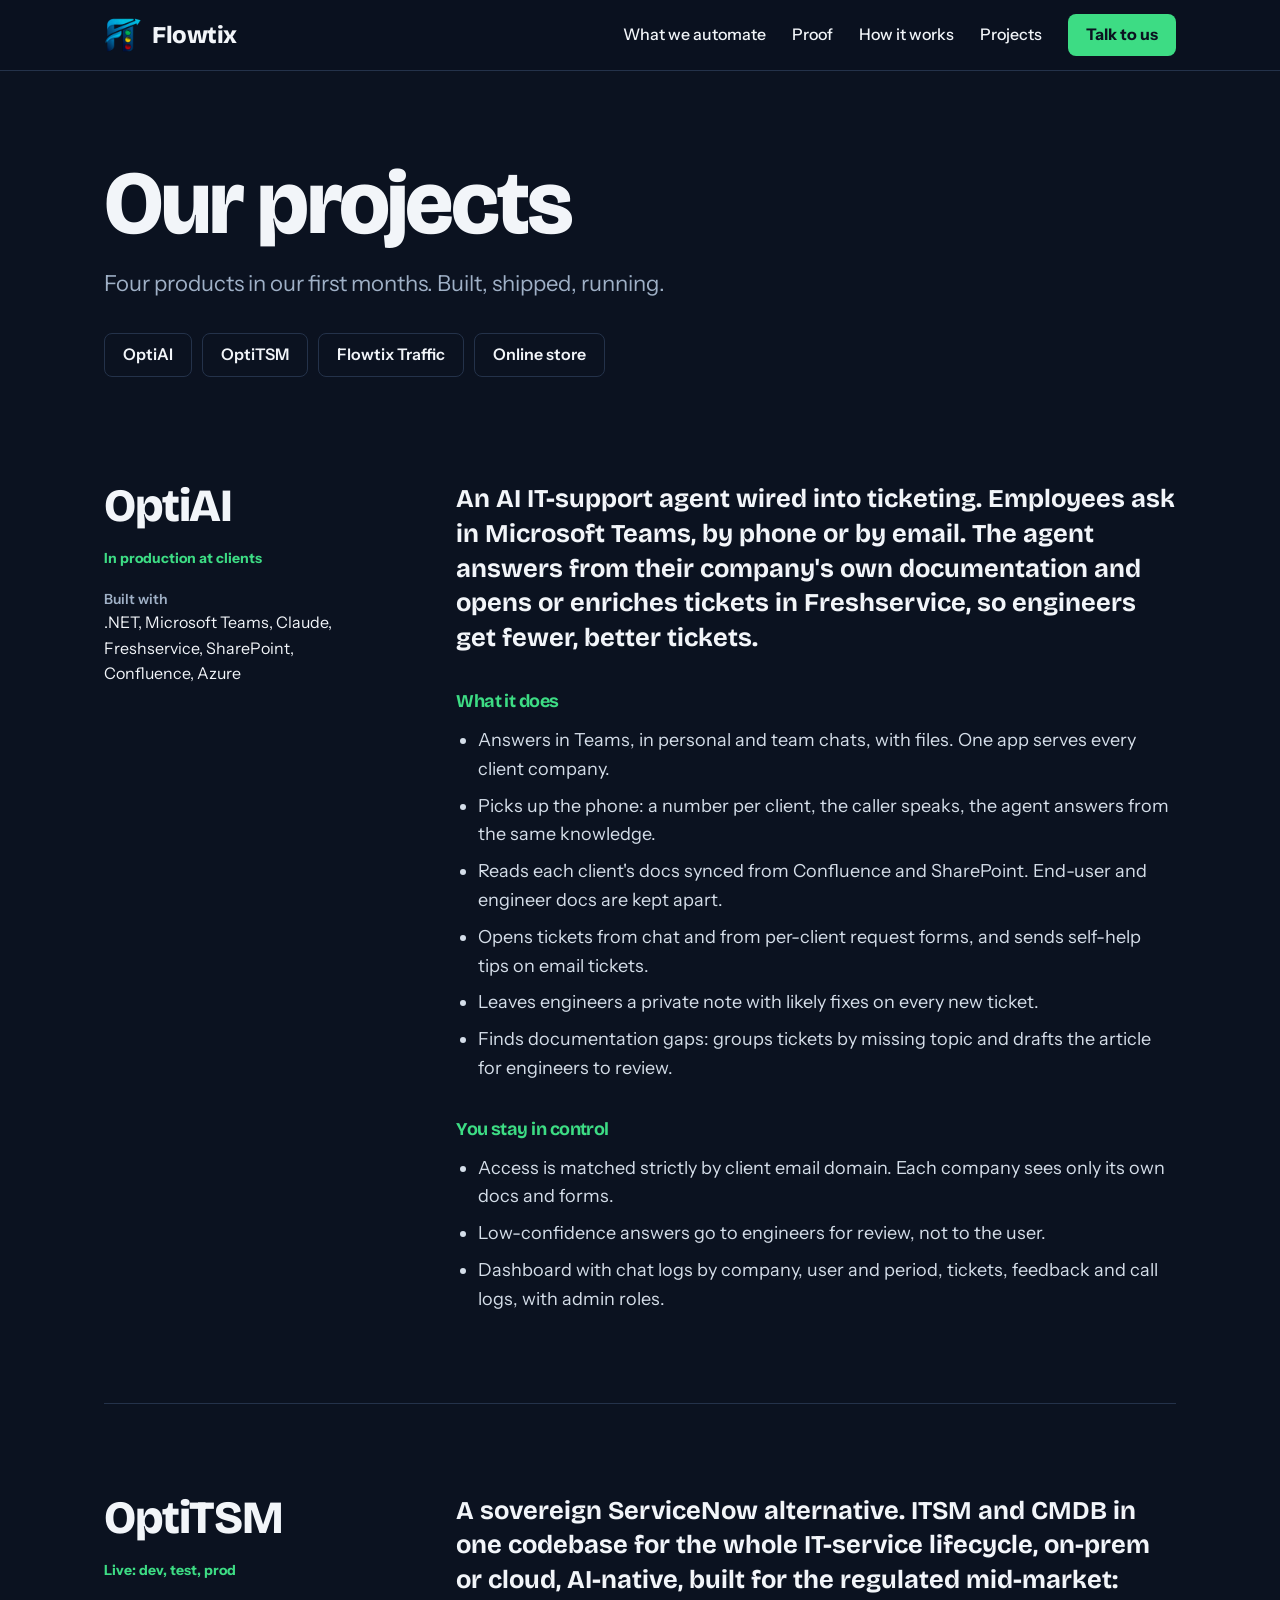
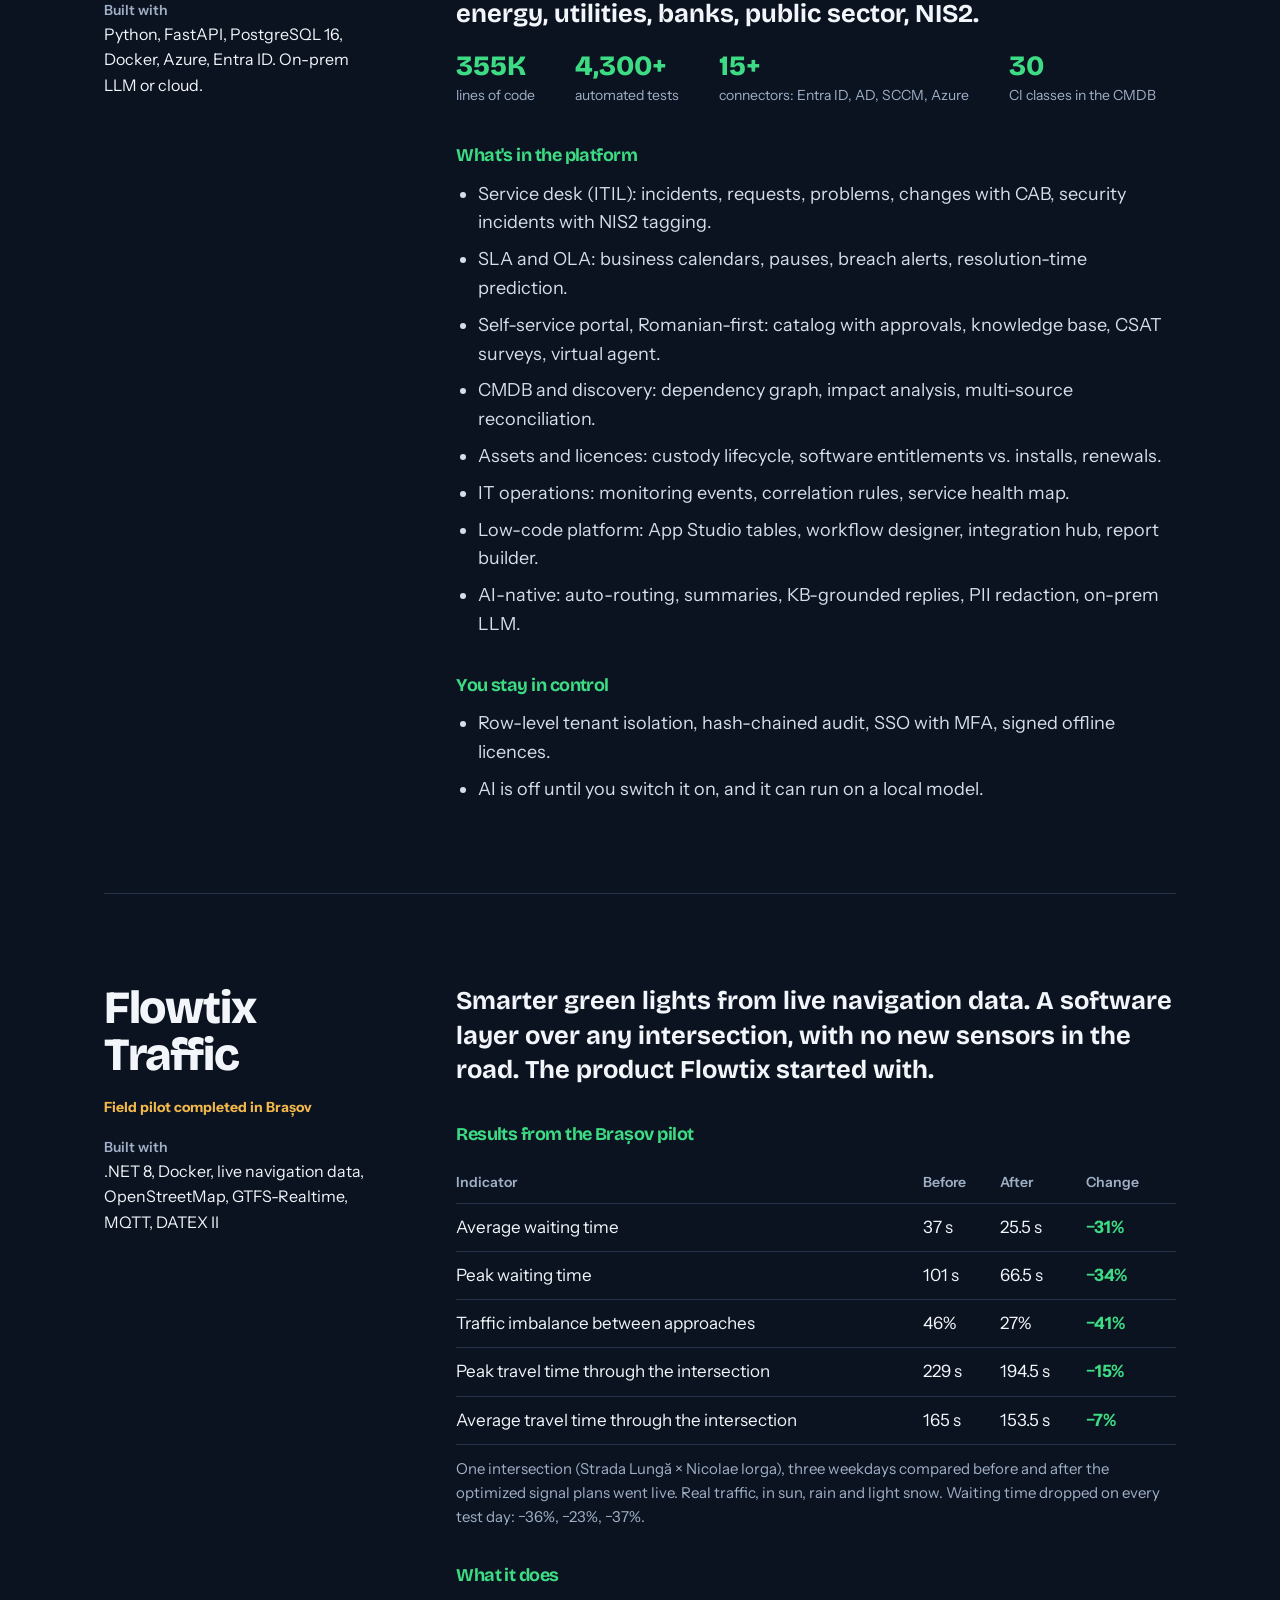
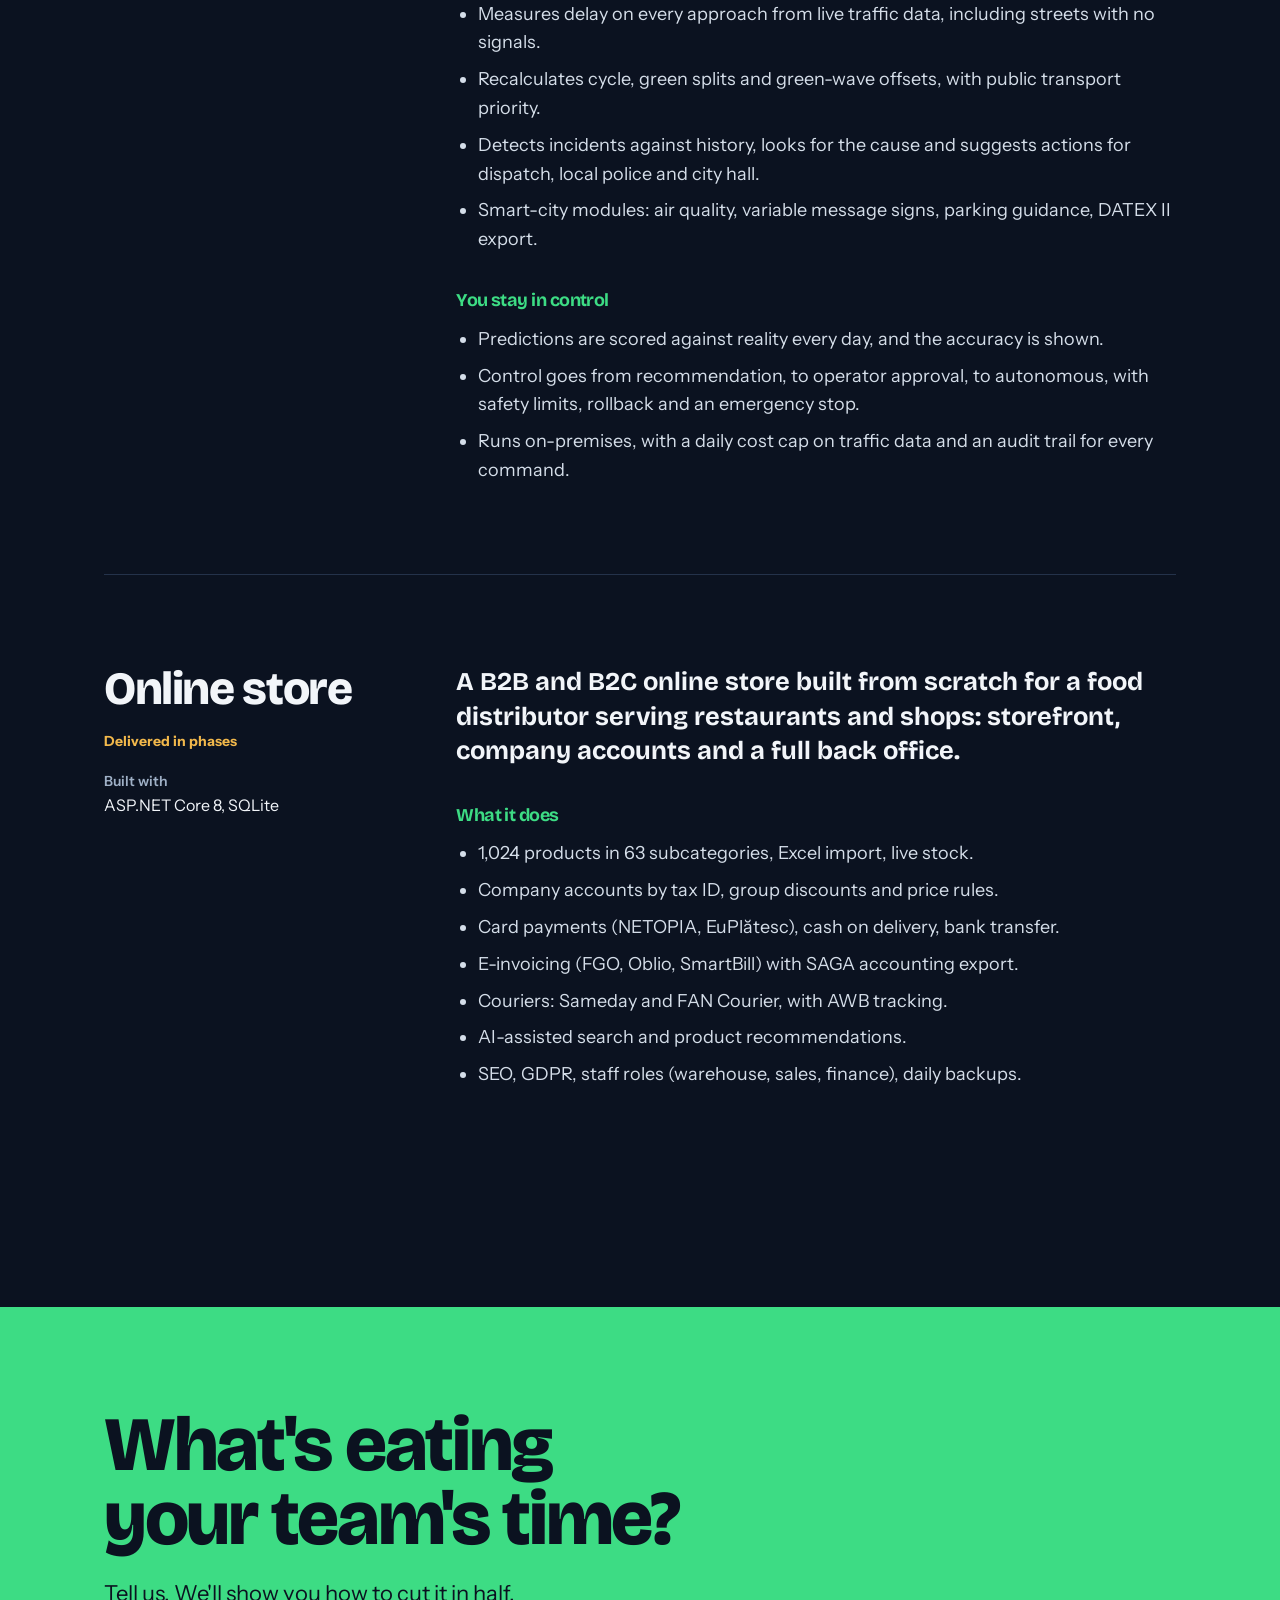
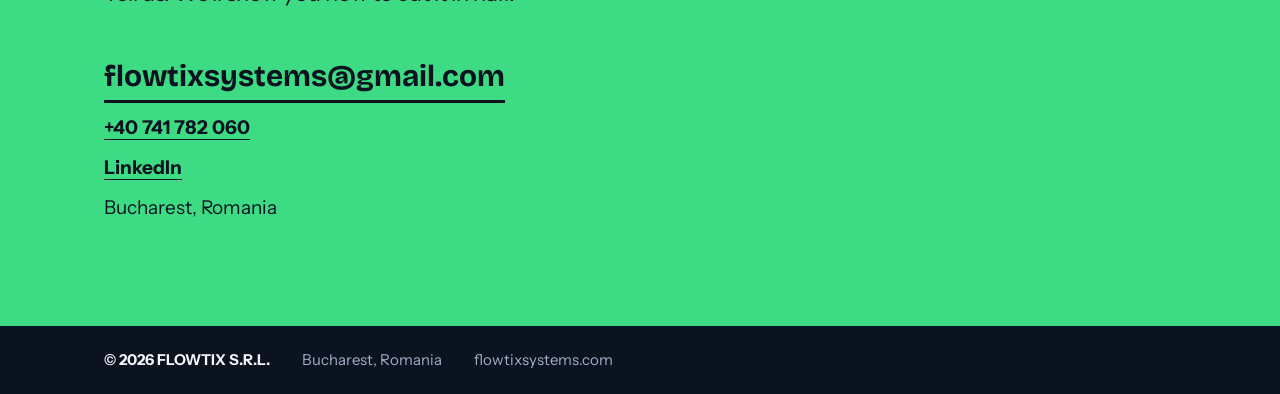
==== projects.html @ c3f4e097 "update" ====
<!DOCTYPE html>
<html lang="en">
<head>
<meta charset="UTF-8">
<meta name="viewport" content="width=device-width, initial-scale=1, viewport-fit=cover">
<title>Our projects — Flowtix</title>
<meta name="description" content="OptiAI, OptiTSM, Flowtix Traffic and an online store: what each Flowtix project does, the results, and what runs where.">
<link rel="icon" type="image/png" sizes="32x32" href="assets/favicon-32.png">
<link rel="apple-touch-icon" href="assets/apple-touch-icon.png">
<link rel="preconnect" href="https://fonts.googleapis.com">
<link rel="preconnect" href="https://fonts.gstatic.com" crossorigin>
<link rel="stylesheet" href="https://fonts.googleapis.com/css2?family=Bricolage+Grotesque:opsz,wght@12..96,500..800&family=Instrument+Sans:wght@400;500;600;700&display=swap">
<style>
:root{
  --bg:#0B1220; --bg2:#101A2C; --panel:#141F33; --line:#24324A; --ink:#F2F5F9; --muted:#9FB0C6;
  --go:#3DDC84; --go-ink:#0B1220; --wait:#F2B84B;
  --display:'Bricolage Grotesque','Segoe UI',system-ui,sans-serif; --text:'Instrument Sans','Segoe UI',system-ui,sans-serif;
  --wrap:1200px; --pad:clamp(20px,5vw,64px);
  box-sizing:border-box; padding-top:env(safe-area-inset-top,0px); padding-bottom:env(safe-area-inset-bottom,0px);
}
html{scroll-padding-top:env(safe-area-inset-top,0px);scroll-behavior:smooth}
@media (prefers-reduced-motion:reduce){html{scroll-behavior:auto}}
*,*::before,*::after{box-sizing:border-box}
body{margin:0;background:var(--bg);color:var(--ink);font-family:var(--text);font-size:18px;line-height:1.6}
img{max-width:100%;display:block}
a{color:var(--go)} a:hover{color:#fff}
a:focus-visible,button:focus-visible{outline:3px solid var(--go);outline-offset:3px;border-radius:4px}
h1,h2,h3,p{margin:0}
h1,h2,h3{font-family:var(--display);font-weight:800;letter-spacing:-.03em;text-wrap:balance}
p{text-wrap:pretty}
.wrap{max-width:var(--wrap);margin:0 auto;padding-left:var(--pad);padding-right:var(--pad)}
.skip{position:absolute;left:-9999px}.skip:focus{left:16px;top:16px;background:var(--panel);padding:8px 12px;z-index:10}

/* header */
.top{position:sticky;top:env(safe-area-inset-top,0px);z-index:5;background:rgba(11,18,32,.9);backdrop-filter:blur(8px);border-bottom:1px solid var(--line)}
.top .wrap{display:flex;flex-wrap:wrap;align-items:center;justify-content:space-between;gap:12px 32px;padding-top:14px;padding-bottom:14px}
.brand{display:flex;align-items:center;gap:10px;text-decoration:none;color:var(--ink)}
.brand img{width:38px;height:38px}
.brand span{font-family:var(--display);font-size:24px;font-weight:800;letter-spacing:-.02em}
.nav{display:flex;flex-wrap:wrap;align-items:center;gap:6px 26px;font-size:16px;font-weight:500}
.nav a{color:var(--ink);text-decoration:none;padding:8px 0}
.nav a:hover{color:var(--go)}
.nav .cta{display:inline-flex;align-items:center;min-height:42px;padding:0 18px;background:var(--go);color:var(--go-ink);border-radius:8px;font-weight:700}
.nav .cta:hover{background:#fff;color:var(--go-ink)}

/* hero */
.hero .wrap{padding-top:clamp(64px,9vw,128px);padding-bottom:clamp(56px,7vw,96px)}
.hero h1{font-size:clamp(44px,8vw,112px);line-height:.92;font-variation-settings:'opsz' 96}
.hero h1 .go{color:var(--go)}
.hero .sub{margin-top:32px;max-width:720px;font-size:clamp(20px,2vw,26px);line-height:1.45;color:var(--muted)}
.hero .sub strong{color:var(--ink);font-weight:600}
.actions{margin-top:40px;display:flex;flex-wrap:wrap;align-items:center;gap:16px 28px}
.btn{display:inline-flex;align-items:center;min-height:56px;padding:0 28px;border-radius:8px;font-weight:700;font-size:18px;text-decoration:none}
.btn-go{background:var(--go);color:var(--go-ink)}
.btn-go:hover{background:#fff;color:var(--go-ink)}
.btn-ghost{color:var(--ink);text-underline-offset:6px}

/* before / after */
.section{padding-top:clamp(80px,10vw,140px)}
.h2{font-size:clamp(36px,5vw,72px);line-height:1.0;max-width:1000px}
.lead{margin-top:20px;max-width:680px;color:var(--muted);font-size:20px}
.pairs{margin-top:56px;display:grid;grid-template-columns:repeat(auto-fit,minmax(min(340px,100%),1fr));gap:24px}
.pair{background:var(--panel);border:1px solid var(--line);border-radius:12px;padding:28px}
.pair .before{color:var(--muted);text-decoration:line-through;text-decoration-color:var(--wait);text-decoration-thickness:2px}
.pair .after{margin-top:14px;font-family:var(--display);font-weight:700;font-size:22px;line-height:1.3}
.pair .after::before{content:"";display:inline-block;width:10px;height:10px;border-radius:50%;background:var(--go);margin-right:10px;vertical-align:middle}

/* proof */
.proof{margin-top:56px;display:grid;grid-template-columns:repeat(auto-fit,minmax(min(220px,100%),1fr));gap:24px}
.card{display:grid;gap:10px;align-content:start;padding:28px;background:var(--panel);border:1px solid var(--line);border-radius:12px}
.card h3{font-size:24px}
.card p{color:var(--muted);font-size:16px}
.card .big{font-family:var(--display);font-size:40px;font-weight:800;letter-spacing:-.03em;color:var(--go);line-height:1}
.card .status{font-size:14px;font-weight:700;color:var(--go)}
.card .status.soon{color:var(--wait)}
.banner{margin-top:24px;padding:28px;border-radius:12px;background:var(--go);color:var(--go-ink);font-family:var(--display);font-weight:800;font-size:clamp(24px,3vw,36px);line-height:1.15;letter-spacing:-.02em}

/* results strip */
.results-strip{margin-top:48px;padding:32px;border:1px solid var(--line);border-radius:12px;background:var(--bg2)}
.results-strip .rs-head{display:flex;flex-wrap:wrap;align-items:baseline;justify-content:space-between;gap:8px 32px}
.results-strip h3{font-size:26px}
.results-strip .rs-head p{color:var(--muted);font-size:16px}
.nums{margin-top:24px;display:grid;grid-template-columns:repeat(auto-fit,minmax(min(200px,100%),1fr));gap:24px}
.num strong{display:block;font-family:var(--display);font-size:clamp(40px,4.5vw,64px);font-weight:800;letter-spacing:-.03em;line-height:1;color:var(--go)}
.num span{display:block;margin-top:6px;font-weight:600}
.num small{display:block;color:var(--muted);font-size:15px}
.rs-note{margin-top:20px;color:var(--muted);font-size:15px}
.rs-note a{font-weight:600}
/* projects page */
.intro .wrap{padding-top:clamp(56px,7vw,96px);padding-bottom:16px}
.intro h1{font-size:clamp(48px,7vw,112px);line-height:.95}
.intro .lead{font-size:22px}
.jump{margin-top:32px;display:flex;flex-wrap:wrap;gap:10px}
.jump a{display:inline-flex;align-items:center;min-height:44px;padding:0 18px;border:1px solid var(--line);border-radius:8px;color:var(--ink);text-decoration:none;font-weight:600;font-size:16px}
.jump a:hover{border-color:var(--go);color:var(--go)}
.project{padding:clamp(56px,7vw,96px) 0;border-top:1px solid var(--line);display:flex;flex-wrap:wrap;gap:32px 72px;scroll-margin-top:90px}
.project:first-of-type{border-top:0}
.p-side{flex:1 1 280px;display:grid;gap:18px;align-content:start}
.p-side h2{font-size:clamp(34px,3.6vw,48px);line-height:1.02}
.p-side .status{font-size:14px;font-weight:700;color:var(--go)}
.p-side .status.soon{color:var(--wait)}
.p-side .label{font-size:14px;font-weight:600;color:var(--muted)}
.p-side p{font-size:16px}
.p-main{flex:999 1 600px;min-width:0;max-width:780px}
.p-main .big{font-family:var(--display);font-size:clamp(22px,2vw,26px);font-weight:700;line-height:1.35}
.p-main h3{margin-top:32px;font-size:18px;font-weight:700;color:var(--go)}
.p-main ul{margin:10px 0 0;padding-left:22px;display:grid;gap:8px;color:#D5DEE9}
.p-main .stats{margin-top:20px;display:flex;flex-wrap:wrap;gap:12px 40px}
.p-main .stats strong{display:block;font-family:var(--display);font-size:28px;font-weight:800;color:var(--go);line-height:1}
.p-main .stats span{font-size:14px;color:var(--muted)}
.tbl-wrap{margin-top:12px;overflow-x:auto}
table.results{width:100%;border-collapse:collapse;font-size:17px}
.results th,.results td{text-align:left;padding:10px 16px 10px 0;border-bottom:1px solid var(--line);white-space:nowrap}
.results th{font-size:14px;color:var(--muted);font-weight:600}
.results td.gain{font-weight:800;color:var(--go)}
.note{margin-top:12px;font-size:15px;color:var(--muted)}

/* steps */
.steps{margin-top:56px;display:grid;grid-template-columns:repeat(auto-fit,minmax(min(300px,100%),1fr));gap:40px 48px;counter-reset:s}
.step{border-top:3px solid var(--go);padding-top:20px}
.step::before{counter-increment:s;content:counter(s);display:block;font-family:var(--display);font-size:48px;font-weight:800;color:var(--go);line-height:1}
.step h3{margin-top:12px;font-size:26px}
.step p{margin-top:8px;color:var(--muted)}

/* contact */
.contact{margin-top:clamp(80px,10vw,140px);background:var(--go);color:var(--go-ink)}
.contact .wrap{padding-top:clamp(64px,8vw,112px);padding-bottom:clamp(64px,8vw,112px);display:flex;flex-wrap:wrap;align-items:flex-end;justify-content:space-between;gap:40px 64px}
.contact h2{font-size:clamp(40px,6vw,88px);line-height:.96;max-width:760px}
.contact p{margin-top:20px;font-size:22px;max-width:620px}
.contact-list{flex:1 1 300px;display:grid;gap:10px;justify-items:start;font-size:19px}
.contact-list a{color:var(--go-ink);font-weight:700;text-underline-offset:5px}
.contact-list a:hover{color:#fff}
.contact-list .mail{font-size:clamp(22px,2.4vw,30px);font-family:var(--display);text-decoration:none;border-bottom:3px solid var(--go-ink)}
.foot{background:var(--go-ink);color:var(--muted);font-size:15px}
.foot .wrap{display:flex;flex-wrap:wrap;gap:8px 32px;padding-top:22px;padding-bottom:22px}
.foot strong{color:var(--ink)}
</style>
</head>
<body>
<a class="skip" href="#main">Skip to content</a>

<header class="top">
  <div class="wrap">
    <a class="brand" href="index.html"><img src="assets/flowtix-mark.png" alt="" width="38" height="38"><span>Flowtix</span></a>
    <nav class="nav" aria-label="Main">
      <a href="index.html#automate">What we automate</a>
      <a href="index.html#proof">Proof</a>
      <a href="index.html#how">How it works</a>
      <a href="#" aria-current="page">Projects</a>
      <a class="cta" href="#contact">Talk to us</a>
    </nav>
  </div>
</header>

<main id="main">

<section class="intro">
  <div class="wrap">
    <h1>Our projects</h1>
    <p class="lead">Four products in our first months. Built, shipped, running.</p>
    <nav class="jump" aria-label="Projects">
      <a href="#optiai">OptiAI</a><a href="#optitsm">OptiTSM</a><a href="#traffic">Flowtix Traffic</a><a href="#store">Online store</a>
    </nav>
  </div>
</section>

<div class="wrap">

<section id="optiai" class="project">
  <div class="p-side">
    <h2>OptiAI</h2>
    <span class="status">In production at clients</span>
    <div><div class="label">Built with</div><p>.NET, Microsoft Teams, Claude, Freshservice, SharePoint, Confluence, Azure</p></div>
  </div>
  <div class="p-main">
    <p class="big">An AI IT-support agent wired into ticketing. Employees ask in Microsoft Teams, by phone or by email. The agent answers from their company's own documentation and opens or enriches tickets in Freshservice, so engineers get fewer, better tickets.</p>
    <h3>What it does</h3>
    <ul>
      <li>Answers in Teams, in personal and team chats, with files. One app serves every client company.</li>
      <li>Picks up the phone: a number per client, the caller speaks, the agent answers from the same knowledge.</li>
      <li>Reads each client's docs synced from Confluence and SharePoint. End-user and engineer docs are kept apart.</li>
      <li>Opens tickets from chat and from per-client request forms, and sends self-help tips on email tickets.</li>
      <li>Leaves engineers a private note with likely fixes on every new ticket.</li>
      <li>Finds documentation gaps: groups tickets by missing topic and drafts the article for engineers to review.</li>
    </ul>
    <h3>You stay in control</h3>
    <ul>
      <li>Access is matched strictly by client email domain. Each company sees only its own docs and forms.</li>
      <li>Low-confidence answers go to engineers for review, not to the user.</li>
      <li>Dashboard with chat logs by company, user and period, tickets, feedback and call logs, with admin roles.</li>
    </ul>
  </div>
</section>

<section id="optitsm" class="project">
  <div class="p-side">
    <h2>OptiTSM</h2>
    <span class="status">Live: dev, test, prod</span>
    <div><div class="label">Built with</div><p>Python, FastAPI, PostgreSQL 16, Docker, Azure, Entra ID. On-prem LLM or cloud.</p></div>
  </div>
  <div class="p-main">
    <p class="big">A sovereign ServiceNow alternative. ITSM and CMDB in one codebase for the whole IT-service lifecycle, on-prem or cloud, AI-native, built for the regulated mid-market: energy, utilities, banks, public sector, NIS2.</p>
    <div class="stats">
      <div><strong>355K</strong><span>lines of code</span></div>
      <div><strong>4,300+</strong><span>automated tests</span></div>
      <div><strong>15+</strong><span>connectors: Entra ID, AD, SCCM, Azure</span></div>
      <div><strong>30</strong><span>CI classes in the CMDB</span></div>
    </div>
    <h3>What's in the platform</h3>
    <ul>
      <li>Service desk (ITIL): incidents, requests, problems, changes with CAB, security incidents with NIS2 tagging.</li>
      <li>SLA and OLA: business calendars, pauses, breach alerts, resolution-time prediction.</li>
      <li>Self-service portal, Romanian-first: catalog with approvals, knowledge base, CSAT surveys, virtual agent.</li>
      <li>CMDB and discovery: dependency graph, impact analysis, multi-source reconciliation.</li>
      <li>Assets and licences: custody lifecycle, software entitlements vs. installs, renewals.</li>
      <li>IT operations: monitoring events, correlation rules, service health map.</li>
      <li>Low-code platform: App Studio tables, workflow designer, integration hub, report builder.</li>
      <li>AI-native: auto-routing, summaries, KB-grounded replies, PII redaction, on-prem LLM.</li>
    </ul>
    <h3>You stay in control</h3>
    <ul>
      <li>Row-level tenant isolation, hash-chained audit, SSO with MFA, signed offline licences.</li>
      <li>AI is off until you switch it on, and it can run on a local model.</li>
    </ul>
  </div>
</section>

<section id="traffic" class="project">
  <div class="p-side">
    <h2>Flowtix Traffic</h2>
    <span class="status soon">Field pilot completed in Brașov</span>
    <div><div class="label">Built with</div><p>.NET 8, Docker, live navigation data, OpenStreetMap, GTFS-Realtime, MQTT, DATEX II</p></div>
  </div>
  <div class="p-main">
    <p class="big">Smarter green lights from live navigation data. A software layer over any intersection, with no new sensors in the road. The product Flowtix started with.</p>
    <h3>Results from the Brașov pilot</h3>
    <div class="tbl-wrap">
      <table class="results">
        <thead><tr><th scope="col">Indicator</th><th scope="col">Before</th><th scope="col">After</th><th scope="col">Change</th></tr></thead>
        <tbody>
          <tr><td>Average waiting time</td><td>37 s</td><td>25.5 s</td><td class="gain">−31%</td></tr>
          <tr><td>Peak waiting time</td><td>101 s</td><td>66.5 s</td><td class="gain">−34%</td></tr>
          <tr><td>Traffic imbalance between approaches</td><td>46%</td><td>27%</td><td class="gain">−41%</td></tr>
          <tr><td>Peak travel time through the intersection</td><td>229 s</td><td>194.5 s</td><td class="gain">−15%</td></tr>
          <tr><td>Average travel time through the intersection</td><td>165 s</td><td>153.5 s</td><td class="gain">−7%</td></tr>
        </tbody>
      </table>
    </div>
    <p class="note">One intersection (Strada Lungă × Nicolae Iorga), three weekdays compared before and after the optimized signal plans went live. Real traffic, in sun, rain and light snow. Waiting time dropped on every test day: −36%, −23%, −37%.</p>
    <h3>What it does</h3>
    <ul>
      <li>Measures delay on every approach from live traffic data, including streets with no signals.</li>
      <li>Recalculates cycle, green splits and green-wave offsets, with public transport priority.</li>
      <li>Detects incidents against history, looks for the cause and suggests actions for dispatch, local police and city hall.</li>
      <li>Smart-city modules: air quality, variable message signs, parking guidance, DATEX II export.</li>
    </ul>
    <h3>You stay in control</h3>
    <ul>
      <li>Predictions are scored against reality every day, and the accuracy is shown.</li>
      <li>Control goes from recommendation, to operator approval, to autonomous, with safety limits, rollback and an emergency stop.</li>
      <li>Runs on-premises, with a daily cost cap on traffic data and an audit trail for every command.</li>
    </ul>
  </div>
</section>

<section id="store" class="project">
  <div class="p-side">
    <h2>Online store</h2>
    <span class="status soon">Delivered in phases</span>
    <div><div class="label">Built with</div><p>ASP.NET Core 8, SQLite</p></div>
  </div>
  <div class="p-main">
    <p class="big">A B2B and B2C online store built from scratch for a food distributor serving restaurants and shops: storefront, company accounts and a full back office.</p>
    <h3>What it does</h3>
    <ul>
      <li>1,024 products in 63 subcategories, Excel import, live stock.</li>
      <li>Company accounts by tax ID, group discounts and price rules.</li>
      <li>Card payments (NETOPIA, EuPlătesc), cash on delivery, bank transfer.</li>
      <li>E-invoicing (FGO, Oblio, SmartBill) with SAGA accounting export.</li>
      <li>Couriers: Sameday and FAN Courier, with AWB tracking.</li>
      <li>AI-assisted search and product recommendations.</li>
      <li>SEO, GDPR, staff roles (warehouse, sales, finance), daily backups.</li>
    </ul>
  </div>
</section>

</div>
</main>

<section id="contact" class="contact">
  <div class="wrap">
    <div>
      <h2>What's eating your team's time?</h2>
      <p>Tell us. We'll show you how to cut it in half.</p>
    </div>
    <div class="contact-list">
      <a class="mail" href="mailto:flowtixsystems@gmail.com">flowtixsystems@gmail.com</a>
      <a href="tel:+40741782060">+40 741 782 060</a>
      <a href="https://www.linkedin.com/company/flowtix-systems" rel="noopener">LinkedIn</a>
      <span>Bucharest, Romania</span>
    </div>
  </div>
</section>

<footer class="foot">
  <div class="wrap">
    <strong>© 2026 FLOWTIX S.R.L.</strong>
    <span>Bucharest, Romania</span>
    <span>flowtixsystems.com</span>
  </div>
</footer>
</body>
</html>
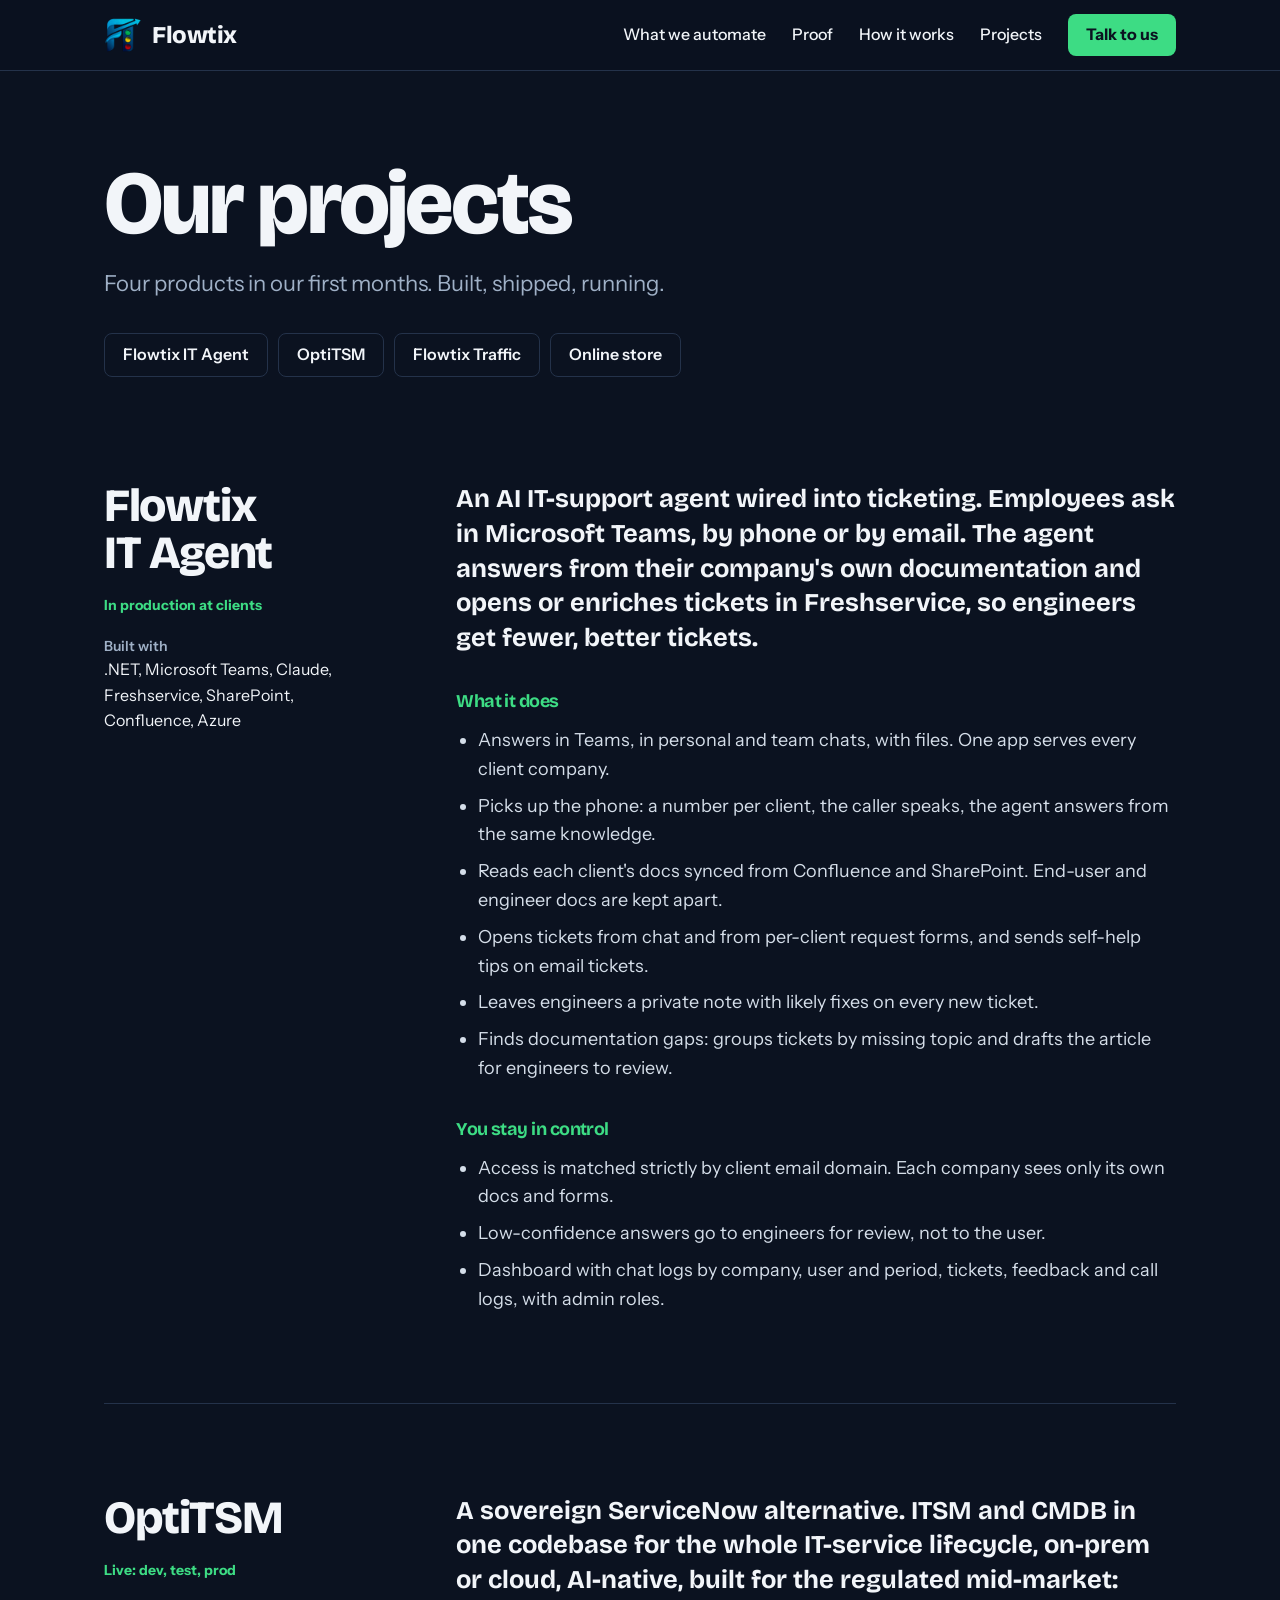
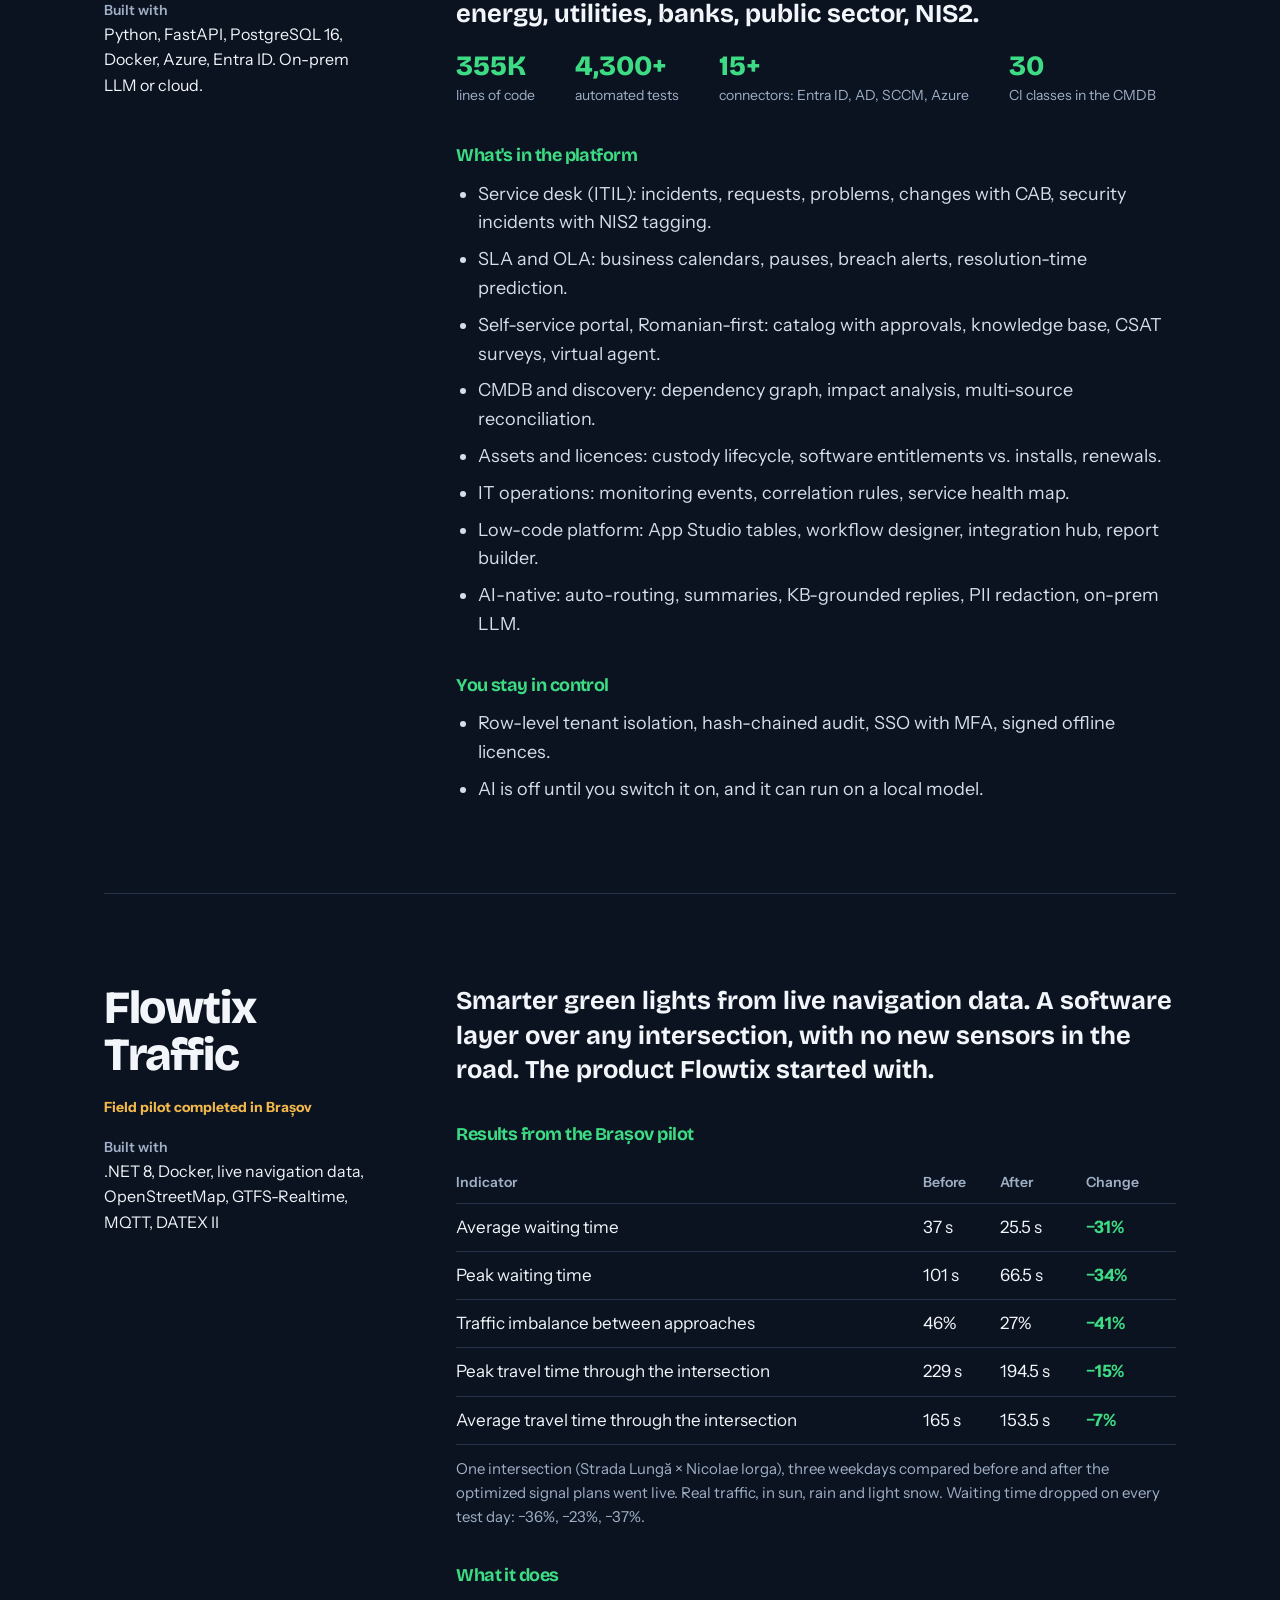
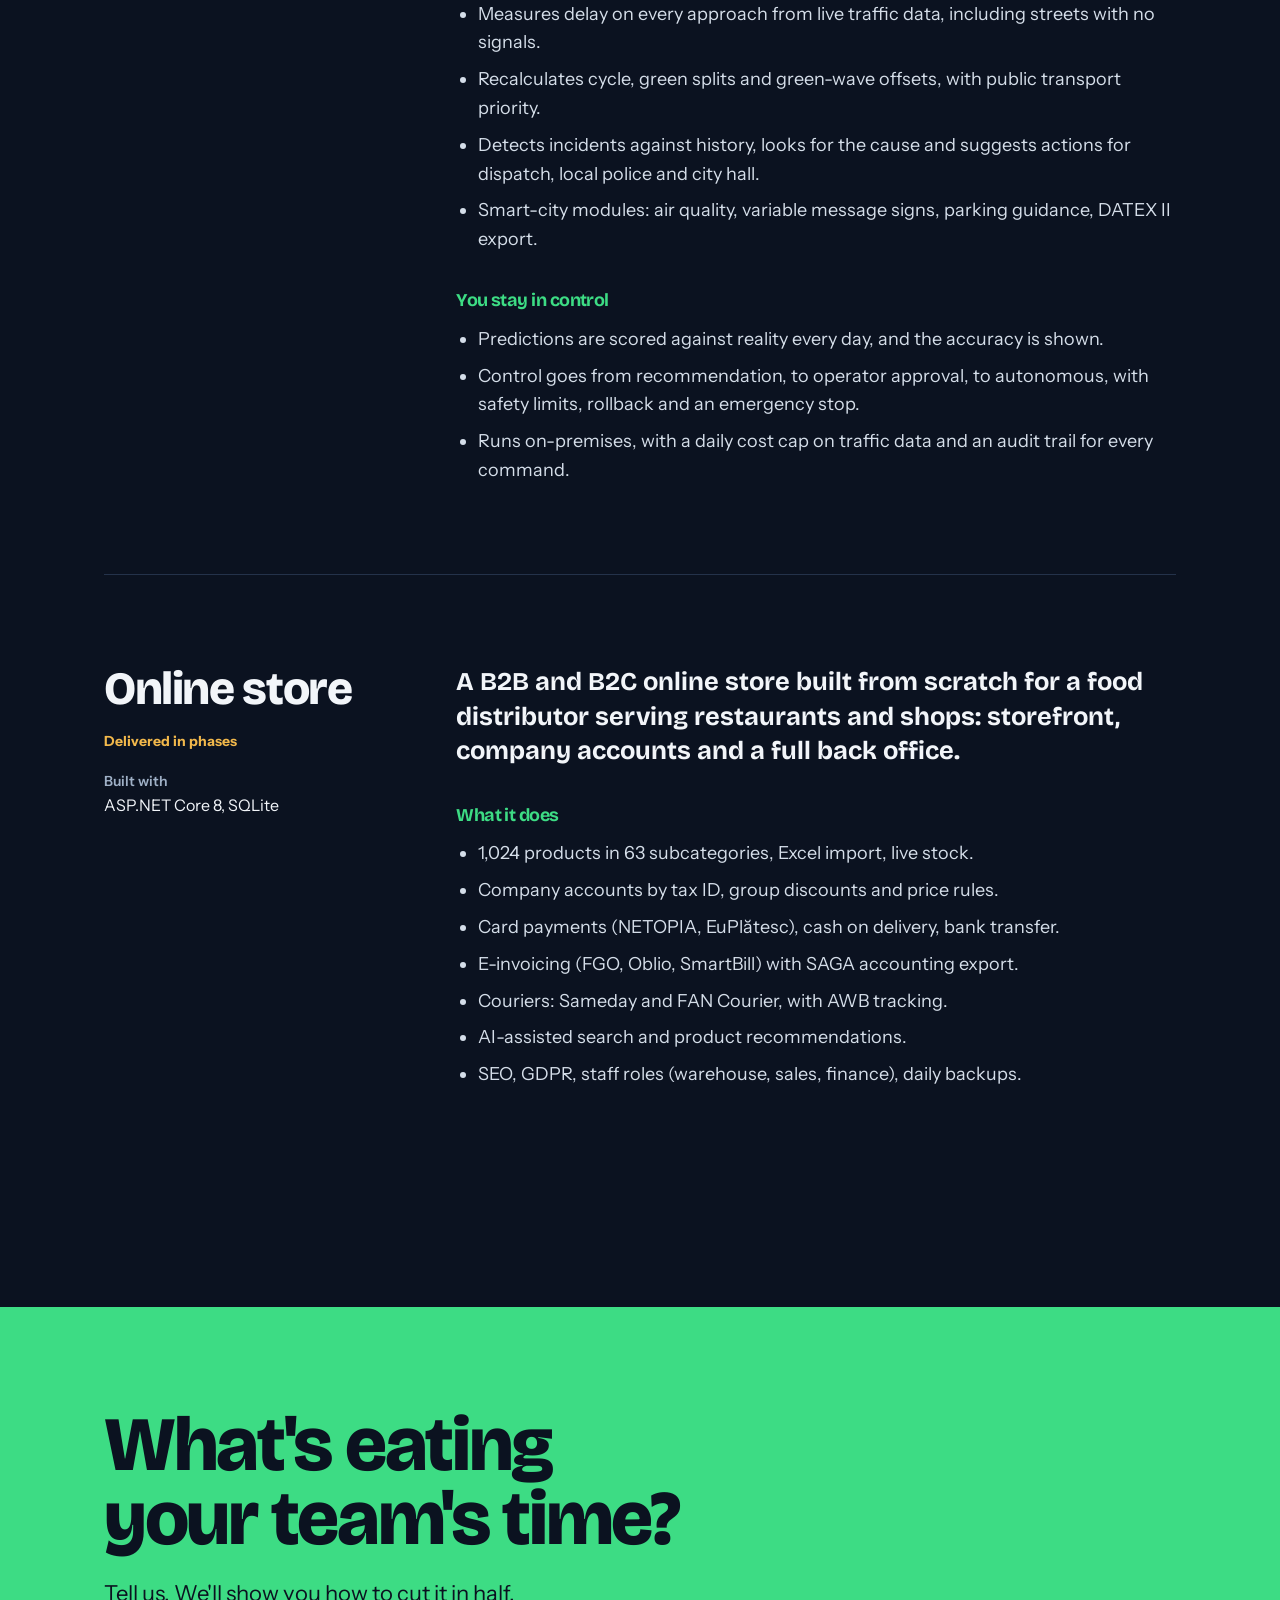
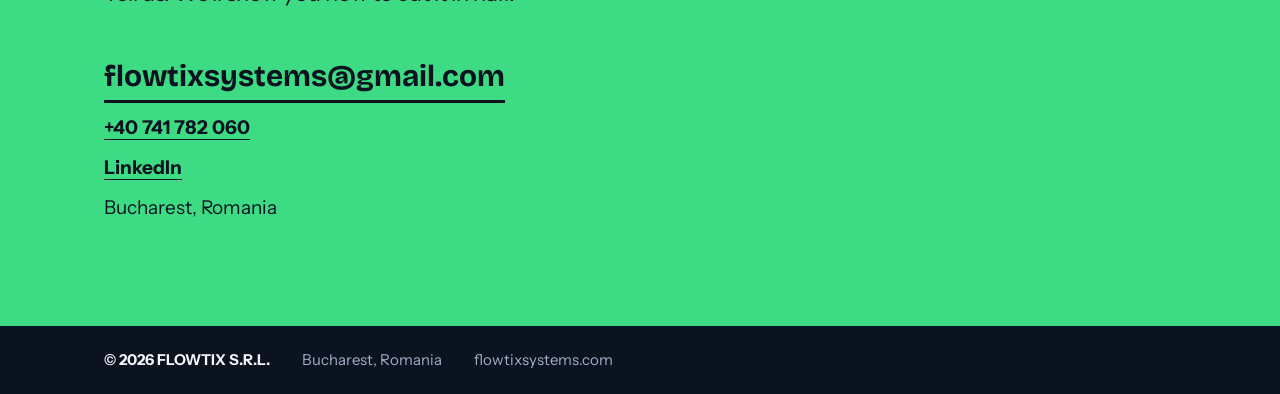
==== commit 4ec3b397: "update" ====
--- a/projects.html
+++ b/projects.html
@@ -4,7 +4,7 @@
 <meta charset="UTF-8">
 <meta name="viewport" content="width=device-width, initial-scale=1, viewport-fit=cover">
 <title>Our projects — Flowtix</title>
-<meta name="description" content="OptiAI, OptiTSM, Flowtix Traffic and an online store: what each Flowtix project does, the results, and what runs where.">
+<meta name="description" content="Flowtix IT Agent, OptiTSM, Flowtix Traffic and an online store: what each Flowtix project does, the results, and what runs where.">
 <link rel="icon" type="image/png" sizes="32x32" href="assets/favicon-32.png">
 <link rel="apple-touch-icon" href="assets/apple-touch-icon.png">
 <link rel="preconnect" href="https://fonts.googleapis.com">
@@ -159,16 +159,16 @@
     <h1>Our projects</h1>
     <p class="lead">Four products in our first months. Built, shipped, running.</p>
     <nav class="jump" aria-label="Projects">
-      <a href="#optiai">OptiAI</a><a href="#optitsm">OptiTSM</a><a href="#traffic">Flowtix Traffic</a><a href="#store">Online store</a>
+      <a href="#it-agent">Flowtix IT Agent</a><a href="#optitsm">OptiTSM</a><a href="#traffic">Flowtix Traffic</a><a href="#store">Online store</a>
     </nav>
   </div>
 </section>
 
 <div class="wrap">
 
-<section id="optiai" class="project">
+<section id="it-agent" class="project">
   <div class="p-side">
-    <h2>OptiAI</h2>
+    <h2>Flowtix IT Agent</h2>
     <span class="status">In production at clients</span>
     <div><div class="label">Built with</div><p>.NET, Microsoft Teams, Claude, Freshservice, SharePoint, Confluence, Azure</p></div>
   </div>
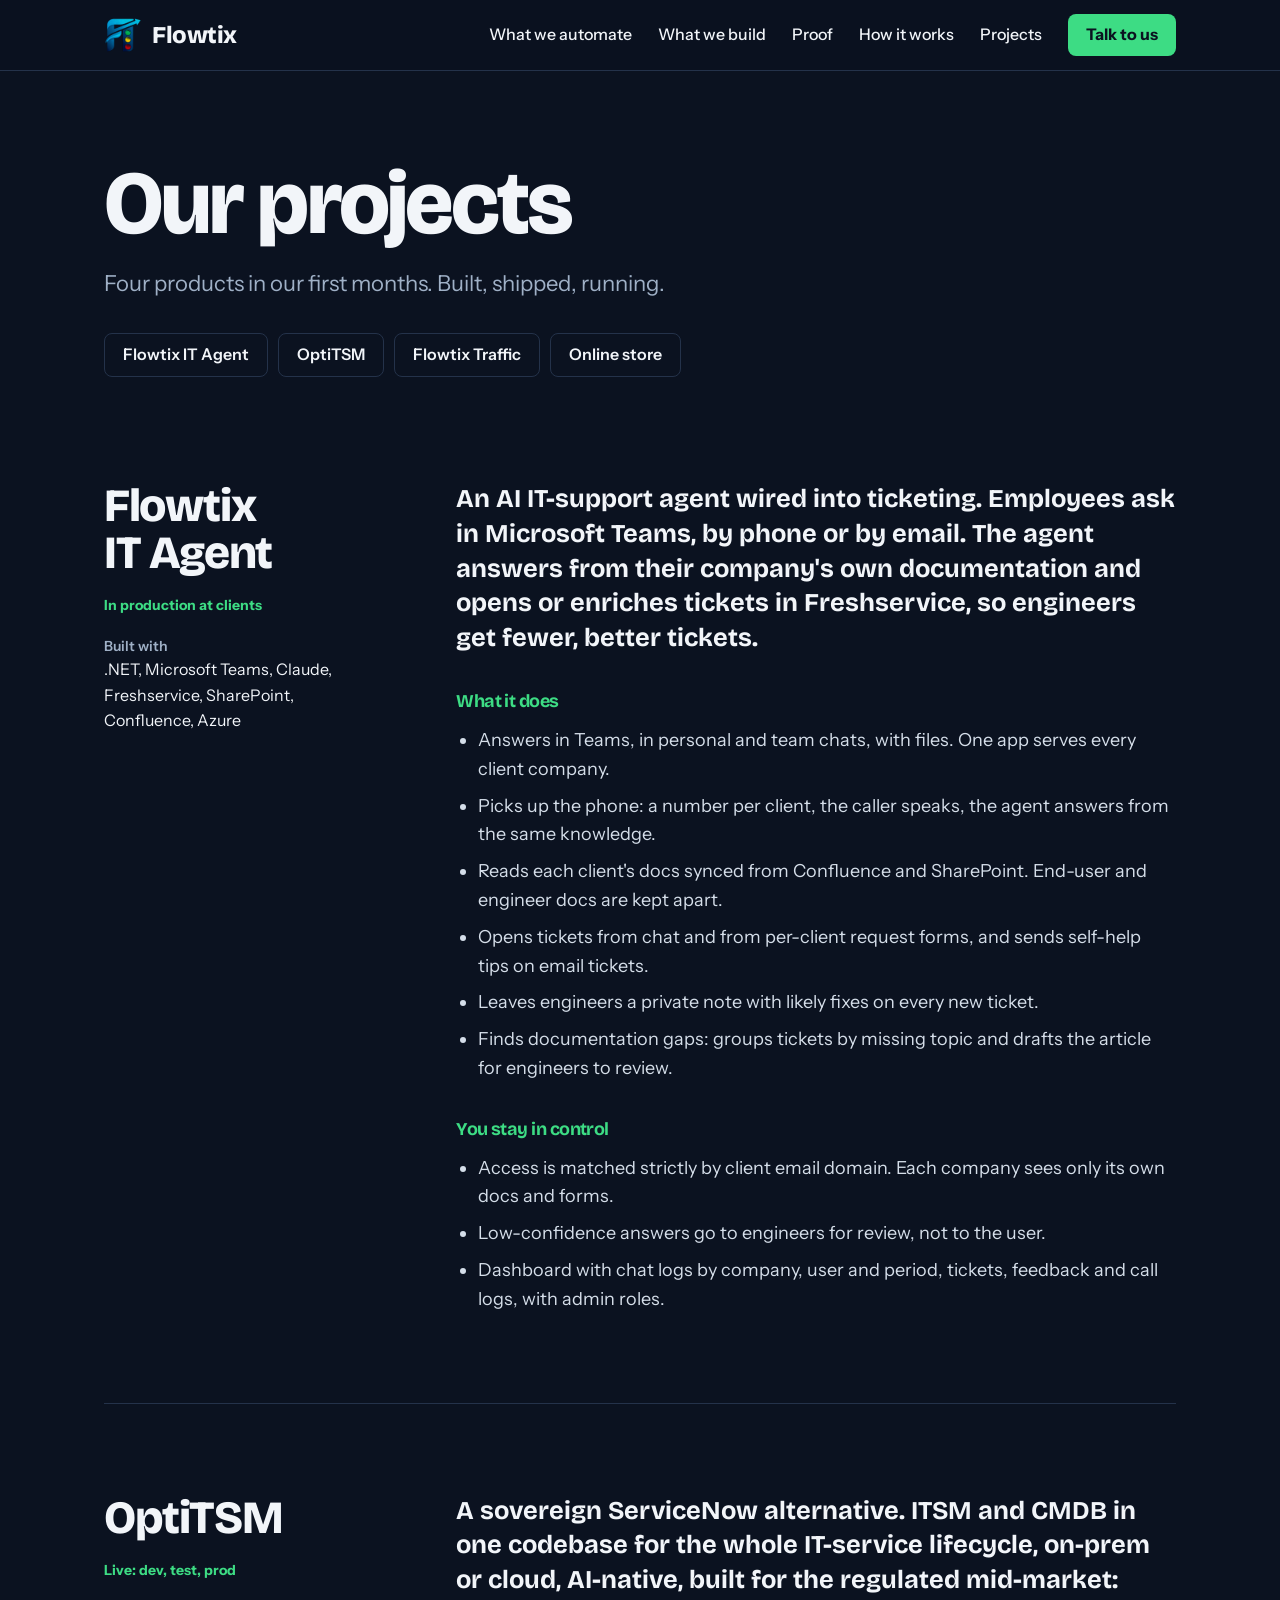
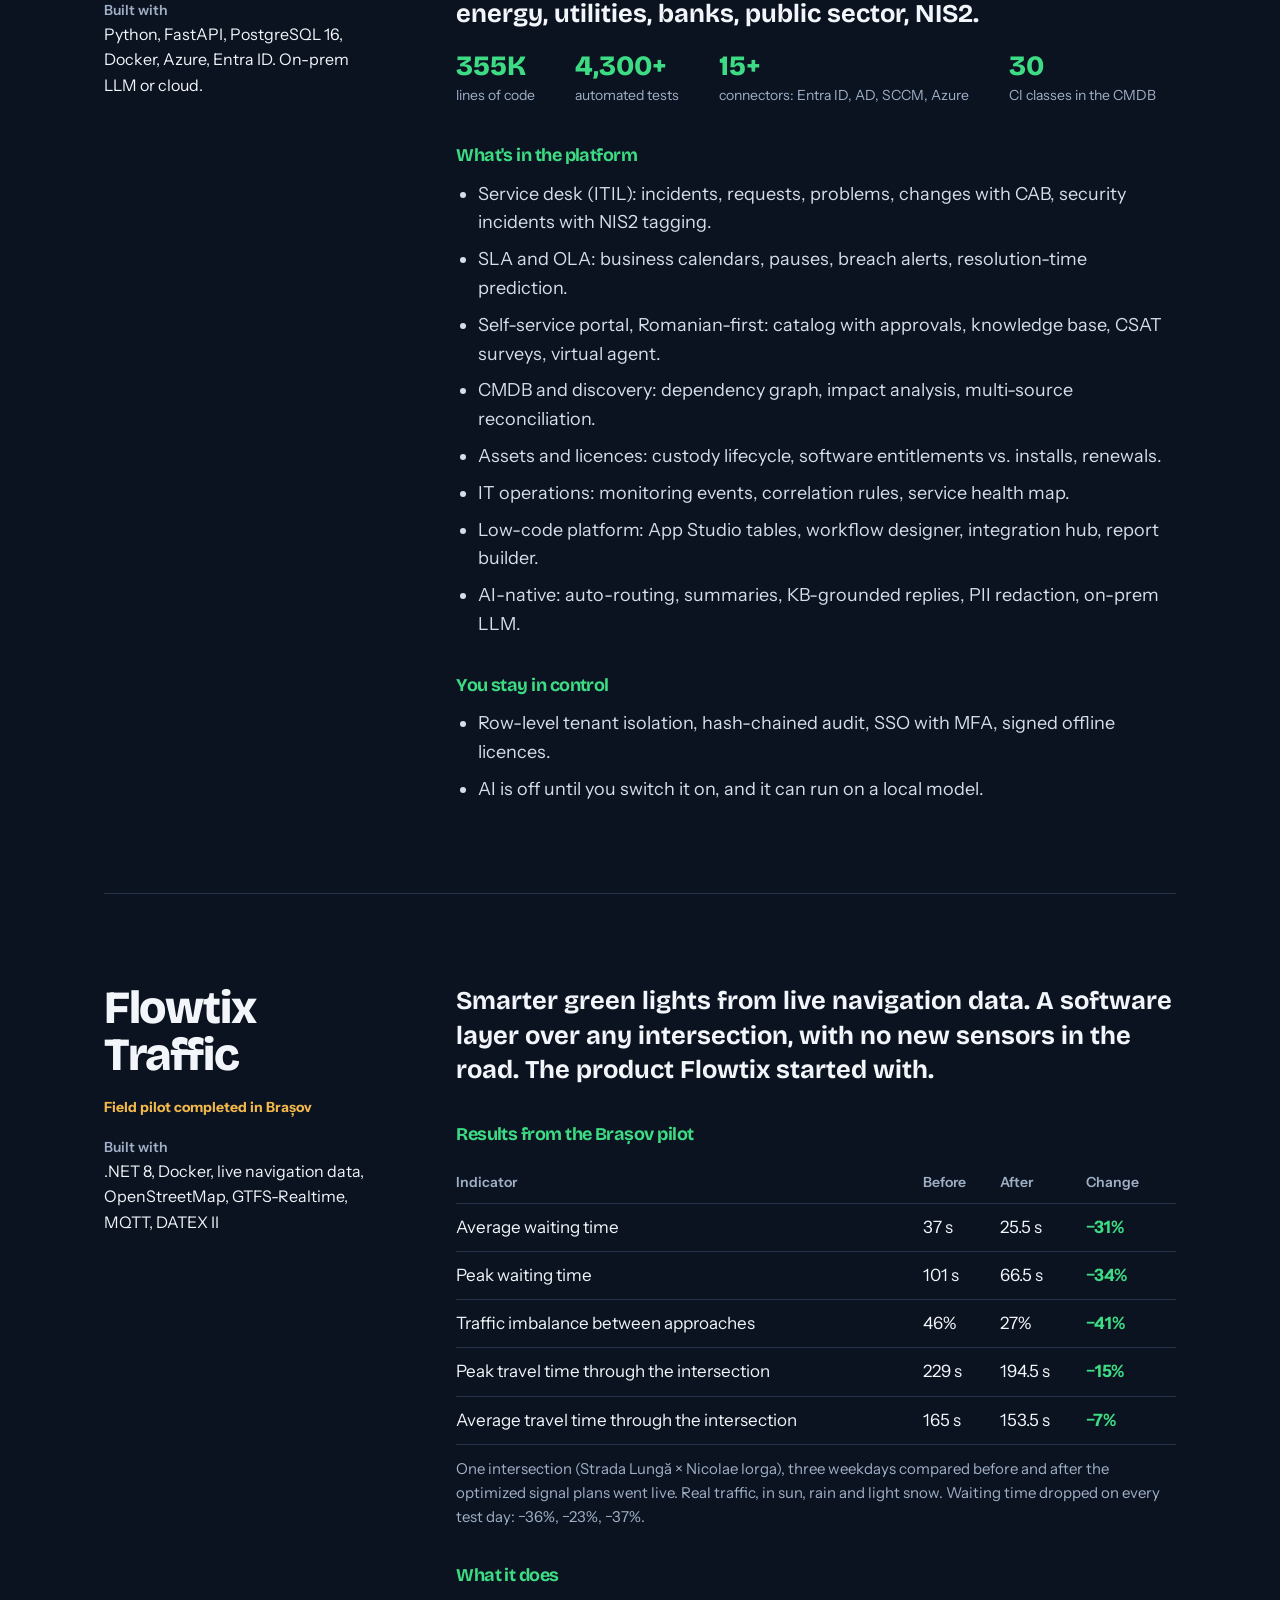
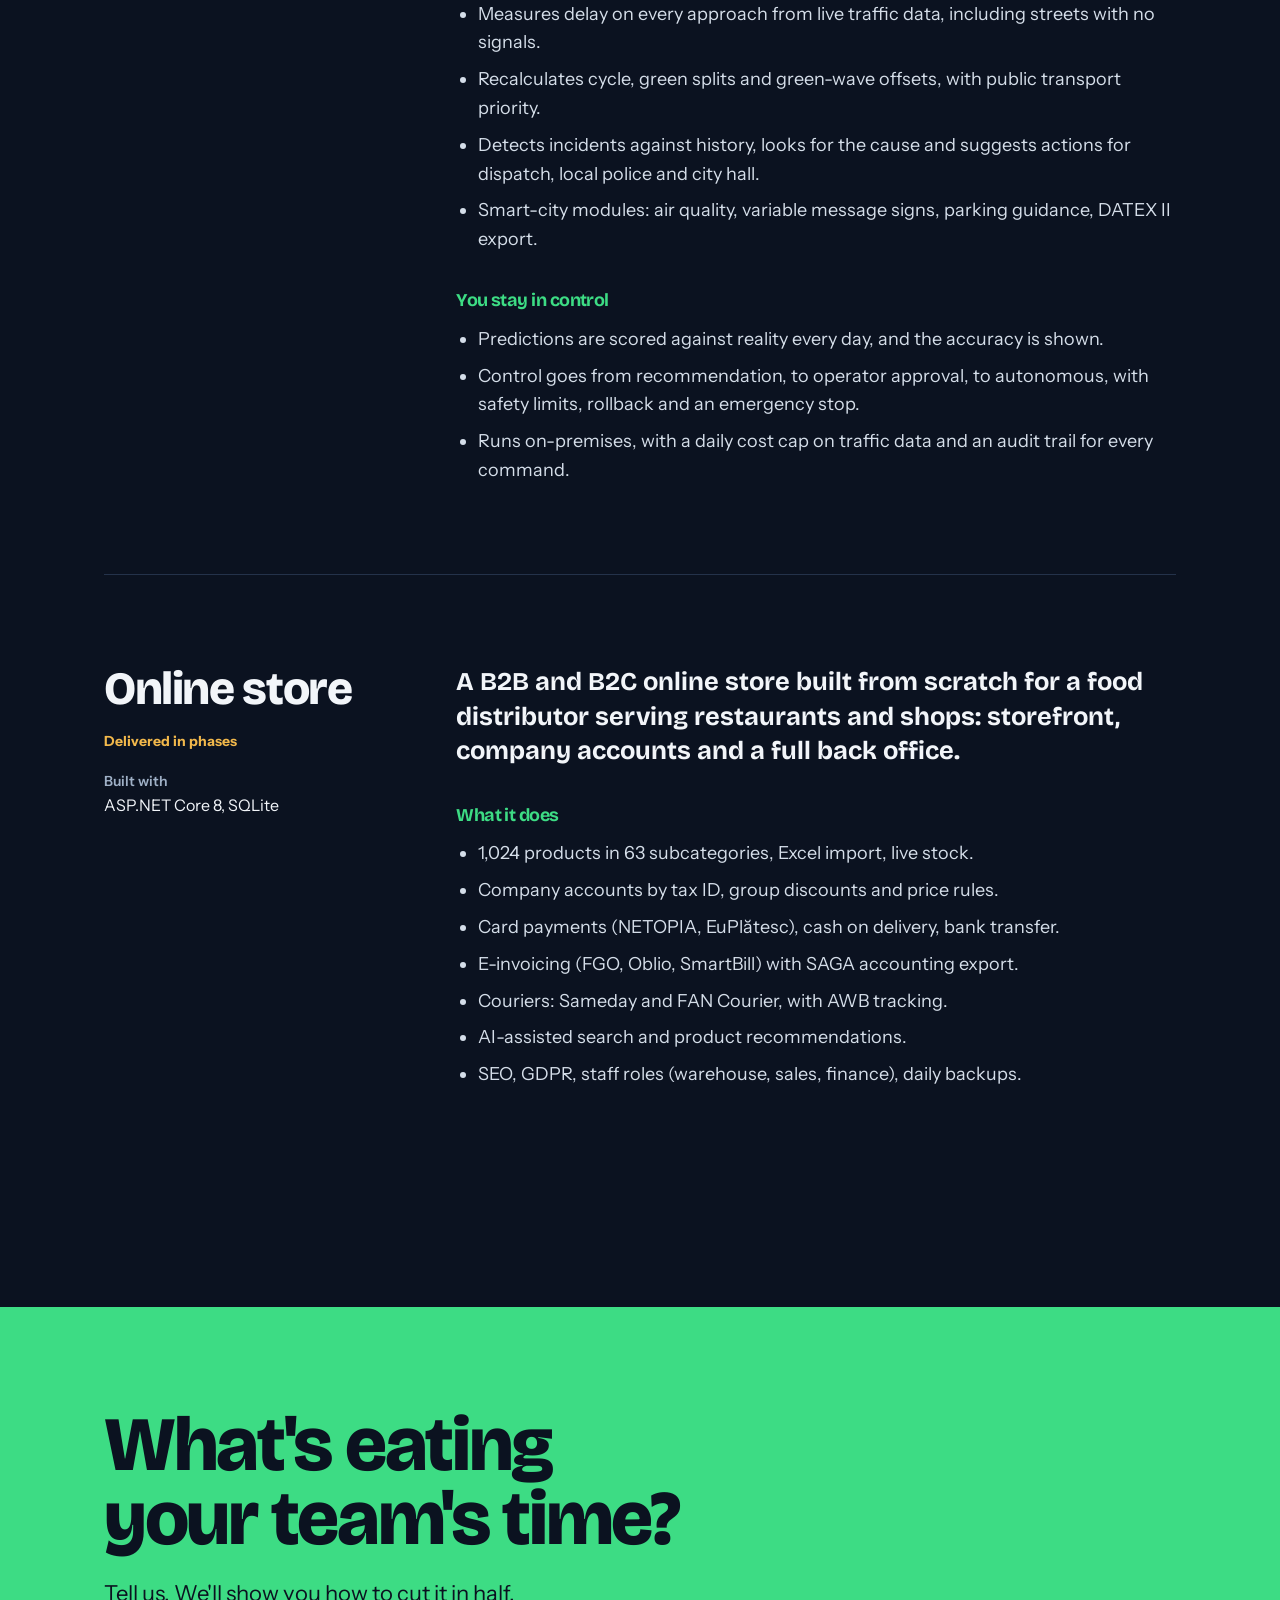
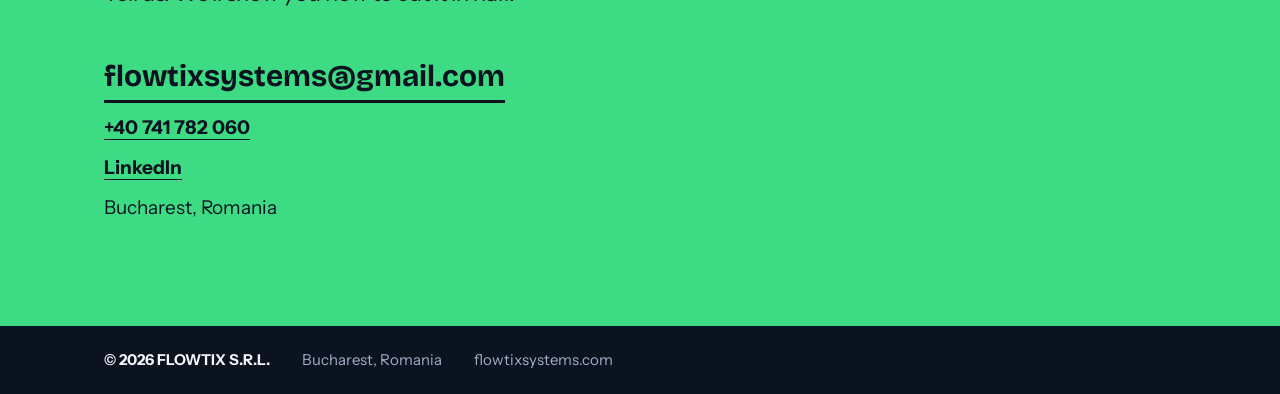
==== commit a9265ff2: "update" ====
--- a/projects.html
+++ b/projects.html
@@ -144,6 +144,7 @@
     <a class="brand" href="index.html"><img src="assets/flowtix-mark.png" alt="" width="38" height="38"><span>Flowtix</span></a>
     <nav class="nav" aria-label="Main">
       <a href="index.html#automate">What we automate</a>
+      <a href="index.html#build">What we build</a>
       <a href="index.html#proof">Proof</a>
       <a href="index.html#how">How it works</a>
       <a href="#" aria-current="page">Projects</a>
